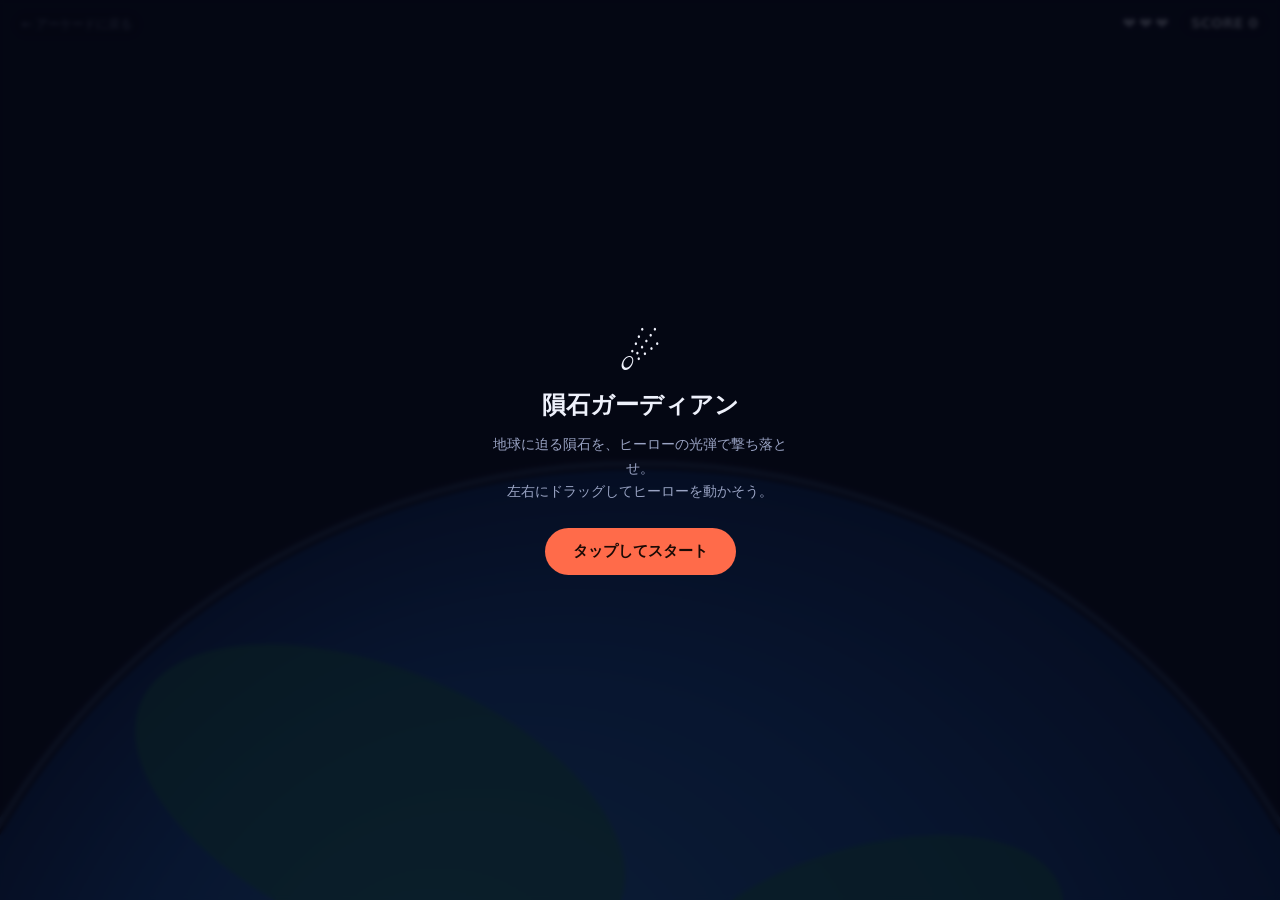
==== games/meteor-guardian/index.html @ d65879ad "1本目のミニゲーム「隕石ガーディアン」とアーケードのトップページを追加 ヒーローが地球に迫る隕石を光弾で撃ち落とすタッチ操作ゲーム。 トップページのゲーム一覧は assets/js/games-dat" ====
<!DOCTYPE html>
<html lang="ja">
<head>
  <meta charset="UTF-8">
  <meta name="viewport" content="width=device-width, initial-scale=1.0, maximum-scale=1.0, user-scalable=no, viewport-fit=cover">
  <title>隕石ガーディアン | ヒーローアーケード</title>
  <meta name="description" content="地球に迫る巨大隕石を、ヒーローが撃ち落として守るスマホミニゲーム。">
  <link rel="icon" href="../../favicon.svg" type="image/svg+xml">
  <link rel="stylesheet" href="../../assets/css/base.css">
  <link rel="stylesheet" href="style.css">
</head>
<body>
  <div class="game-shell">
    <a class="back-link" href="../../">← アーケードに戻る</a>

    <div class="hud">
      <div class="hud__lives" id="hudLives"></div>
      <div class="hud__score">SCORE <span id="hudScore">0</span></div>
    </div>

    <canvas id="gameCanvas"></canvas>

    <div class="overlay" id="startOverlay">
      <p class="overlay__emoji">☄️</p>
      <h1 class="overlay__title">隕石ガーディアン</h1>
      <p class="overlay__text">地球に迫る隕石を、ヒーローの光弾で撃ち落とせ。<br>左右にドラッグしてヒーローを動かそう。</p>
      <button class="overlay__button" id="startButton">タップしてスタート</button>
    </div>

    <div class="overlay" id="gameOverOverlay" hidden>
      <p class="overlay__emoji">🌍</p>
      <h1 class="overlay__title">ゲームオーバー</h1>
      <p class="overlay__result">SCORE <span id="finalScore">0</span></p>
      <p class="overlay__best">BEST <span id="bestScore">0</span></p>
      <button class="overlay__button" id="retryButton">もう一度あそぶ</button>
    </div>
  </div>

  <script src="game.js"></script>
</body>
</html>
---- assets/css/base.css ----
:root {
  --bg: #0b1020;
  --bg-card: #131a2e;
  --fg: #eef1fb;
  --fg-dim: #9aa4c4;
  --accent: #ff6b4a;
  --border: #232c47;
}

* {
  box-sizing: border-box;
}

[hidden] {
  display: none !important;
}

html, body {
  margin: 0;
  padding: 0;
  background: var(--bg);
  color: var(--fg);
  font-family: "Hiragino Sans", "Yu Gothic", system-ui, -apple-system, sans-serif;
  -webkit-tap-highlight-color: transparent;
}

a {
  color: inherit;
}

.page {
  max-width: 640px;
  margin: 0 auto;
  padding: 0 16px 40px;
}
---- games/meteor-guardian/style.css ----
html, body {
  height: 100%;
  overflow: hidden;
}

.game-shell {
  position: relative;
  width: 100%;
  height: 100vh;
  height: 100dvh;
  background: #050714;
}

.back-link {
  position: absolute;
  top: max(10px, env(safe-area-inset-top));
  left: 12px;
  z-index: 5;
  font-size: 12px;
  color: var(--fg-dim);
  text-decoration: none;
  background: rgba(0, 0, 0, 0.35);
  padding: 6px 10px;
  border-radius: 999px;
}

#gameCanvas {
  display: block;
  width: 100%;
  height: 100%;
  touch-action: none;
}

.hud {
  position: absolute;
  top: max(10px, env(safe-area-inset-top));
  right: 12px;
  z-index: 5;
  display: flex;
  align-items: center;
  gap: 12px;
  font-weight: 700;
  font-size: 14px;
}

.hud__lives {
  display: flex;
  gap: 3px;
  font-size: 16px;
}

.hud__score {
  background: rgba(0, 0, 0, 0.35);
  padding: 5px 10px;
  border-radius: 999px;
  font-variant-numeric: tabular-nums;
}

.overlay[hidden] {
  display: none;
}

.overlay {
  position: absolute;
  inset: 0;
  z-index: 10;
  display: flex;
  flex-direction: column;
  align-items: center;
  justify-content: center;
  text-align: center;
  padding: 24px;
  background: rgba(5, 7, 20, 0.86);
  backdrop-filter: blur(2px);
}

.overlay__emoji {
  font-size: 48px;
  margin: 0 0 8px;
}

.overlay__title {
  font-size: 24px;
  margin: 0 0 12px;
}

.overlay__text {
  color: var(--fg-dim);
  font-size: 14px;
  line-height: 1.7;
  margin: 0 0 24px;
  max-width: 320px;
}

.overlay__result {
  font-size: 20px;
  font-weight: 800;
  margin: 0;
}

.overlay__best {
  color: var(--fg-dim);
  font-size: 13px;
  margin: 6px 0 24px;
}

.overlay__button {
  appearance: none;
  border: none;
  background: var(--accent);
  color: #1a0a05;
  font-weight: 800;
  font-size: 15px;
  padding: 14px 28px;
  border-radius: 999px;
  cursor: pointer;
}

.overlay__button:active {
  transform: scale(0.97);
}
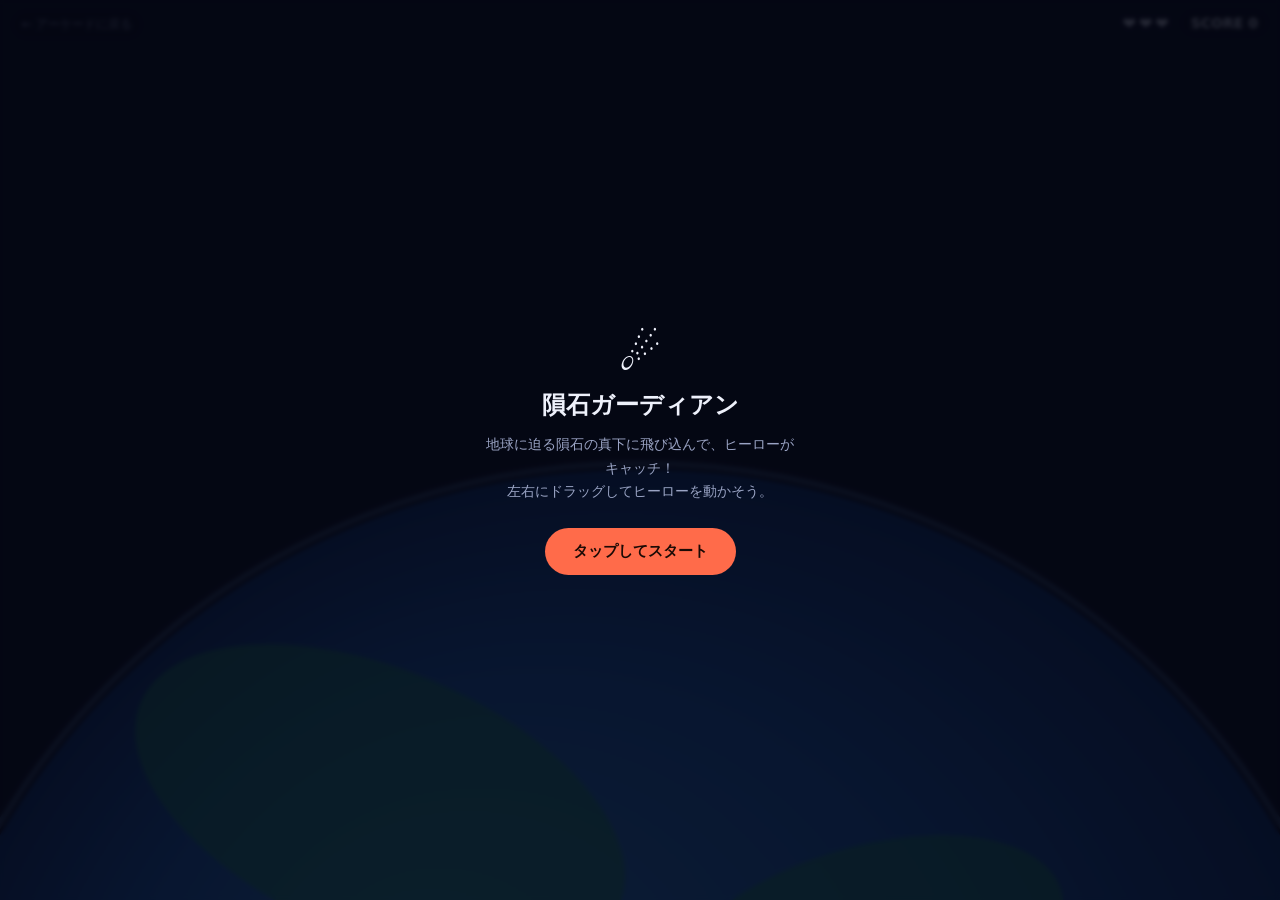
==== commit 048c3e28: "隕石ガーディアンをシューティングからキャッチ型に作り直し ヒーローが光弾で撃ち落とす方式から、隕石の落下位置に飛び込んで キャッチする方式に変更。キャッチ成功時のインパクト演出（拡大リング・ ポップア" ====
--- a/games/meteor-guardian/index.html
+++ b/games/meteor-guardian/index.html
@@ -4,7 +4,7 @@
   <meta charset="UTF-8">
   <meta name="viewport" content="width=device-width, initial-scale=1.0, maximum-scale=1.0, user-scalable=no, viewport-fit=cover">
   <title>隕石ガーディアン | ヒーローアーケード</title>
-  <meta name="description" content="地球に迫る巨大隕石を、ヒーローが撃ち落として守るスマホミニゲーム。">
+  <meta name="description" content="地球に迫る巨大隕石を、ヒーローが体を張ってキャッチして守るスマホミニゲーム。">
   <link rel="icon" href="../../favicon.svg" type="image/svg+xml">
   <link rel="stylesheet" href="../../assets/css/base.css">
   <link rel="stylesheet" href="style.css">
@@ -23,7 +23,7 @@
     <div class="overlay" id="startOverlay">
       <p class="overlay__emoji">☄️</p>
       <h1 class="overlay__title">隕石ガーディアン</h1>
-      <p class="overlay__text">地球に迫る隕石を、ヒーローの光弾で撃ち落とせ。<br>左右にドラッグしてヒーローを動かそう。</p>
+      <p class="overlay__text">地球に迫る隕石の真下に飛び込んで、ヒーローがキャッチ！<br>左右にドラッグしてヒーローを動かそう。</p>
       <button class="overlay__button" id="startButton">タップしてスタート</button>
     </div>
 
--- a/games/meteor-guardian/style.css
+++ b/games/meteor-guardian/style.css
@@ -47,6 +47,11 @@
   display: flex;
   gap: 3px;
   font-size: 16px;
+}
+
+.hud__life--lost {
+  filter: grayscale(1);
+  opacity: 0.35;
 }
 
 .hud__score {
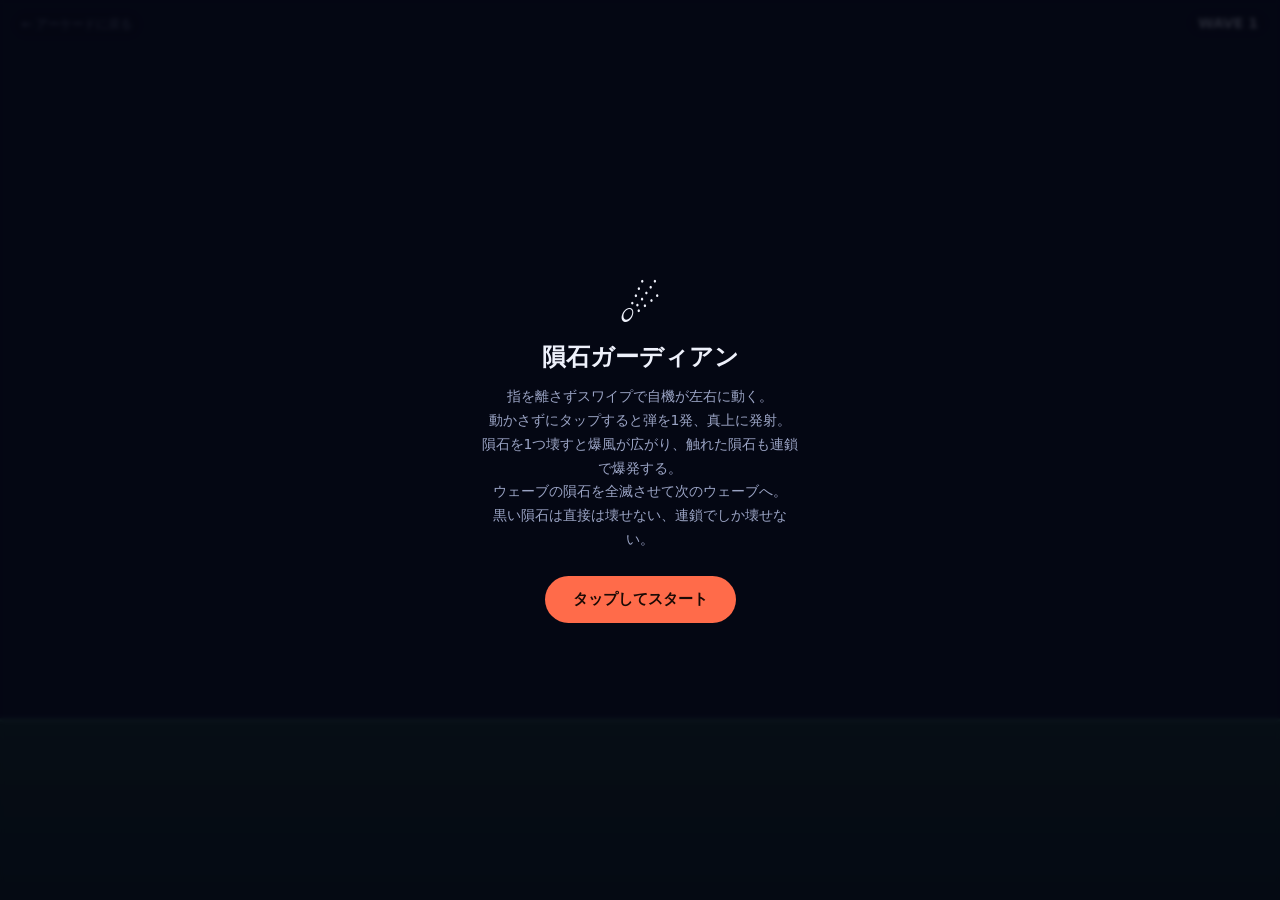
==== commit 84f58d7b: "隕石ガーディアンをシューティングパズルとして全面的に作り直し 自機は左右移動のみで、タップ/スワイプの判別で移動と発射を分離。 弾数は5発制で、隕石はグレー（直接破壊可）と黒（連鎖でのみ破壊可）の 2" ====
--- a/games/meteor-guardian/index.html
+++ b/games/meteor-guardian/index.html
@@ -4,7 +4,7 @@
   <meta charset="UTF-8">
   <meta name="viewport" content="width=device-width, initial-scale=1.0, maximum-scale=1.0, user-scalable=no, viewport-fit=cover">
   <title>隕石ガーディアン | ヒーローアーケード</title>
-  <meta name="description" content="地球に迫る巨大隕石を、ヒーローが体を張ってキャッチして守るスマホミニゲーム。">
+  <meta name="description" content="隕石を撃って連鎖爆発を起こし、ウェーブを全滅させて地球を守るシューティングパズル。">
   <link rel="icon" href="../../favicon.svg" type="image/svg+xml">
   <link rel="stylesheet" href="../../assets/css/base.css">
   <link rel="stylesheet" href="style.css">
@@ -14,8 +14,7 @@
     <a class="back-link" href="../../">← アーケードに戻る</a>
 
     <div class="hud">
-      <div class="hud__lives" id="hudLives"></div>
-      <div class="hud__score">SCORE <span id="hudScore">0</span></div>
+      <div class="hud__badge" id="hudWave">WAVE 1</div>
     </div>
 
     <canvas id="gameCanvas"></canvas>
@@ -23,15 +22,21 @@
     <div class="overlay" id="startOverlay">
       <p class="overlay__emoji">☄️</p>
       <h1 class="overlay__title">隕石ガーディアン</h1>
-      <p class="overlay__text">地球に迫る隕石の真下に飛び込んで、ヒーローがキャッチ！<br>左右にドラッグしてヒーローを動かそう。</p>
+      <p class="overlay__text">
+        指を離さずスワイプで自機が左右に動く。<br>
+        動かさずにタップすると弾を1発、真上に発射。<br>
+        隕石を1つ壊すと爆風が広がり、触れた隕石も連鎖で爆発する。<br>
+        ウェーブの隕石を全滅させて次のウェーブへ。<br>
+        黒い隕石は直接は壊せない、連鎖でしか壊せない。
+      </p>
       <button class="overlay__button" id="startButton">タップしてスタート</button>
     </div>
 
     <div class="overlay" id="gameOverOverlay" hidden>
       <p class="overlay__emoji">🌍</p>
       <h1 class="overlay__title">ゲームオーバー</h1>
-      <p class="overlay__result">SCORE <span id="finalScore">0</span></p>
-      <p class="overlay__best">BEST <span id="bestScore">0</span></p>
+      <p class="overlay__result">WAVE <span id="finalScore">1</span></p>
+      <p class="overlay__best">BEST WAVE <span id="bestScore">1</span></p>
       <button class="overlay__button" id="retryButton">もう一度あそぶ</button>
     </div>
   </div>
--- a/games/meteor-guardian/style.css
+++ b/games/meteor-guardian/style.css
@@ -43,18 +43,7 @@
   font-size: 14px;
 }
 
-.hud__lives {
-  display: flex;
-  gap: 3px;
-  font-size: 16px;
-}
-
-.hud__life--lost {
-  filter: grayscale(1);
-  opacity: 0.35;
-}
-
-.hud__score {
+.hud__badge {
   background: rgba(0, 0, 0, 0.35);
   padding: 5px 10px;
   border-radius: 999px;
